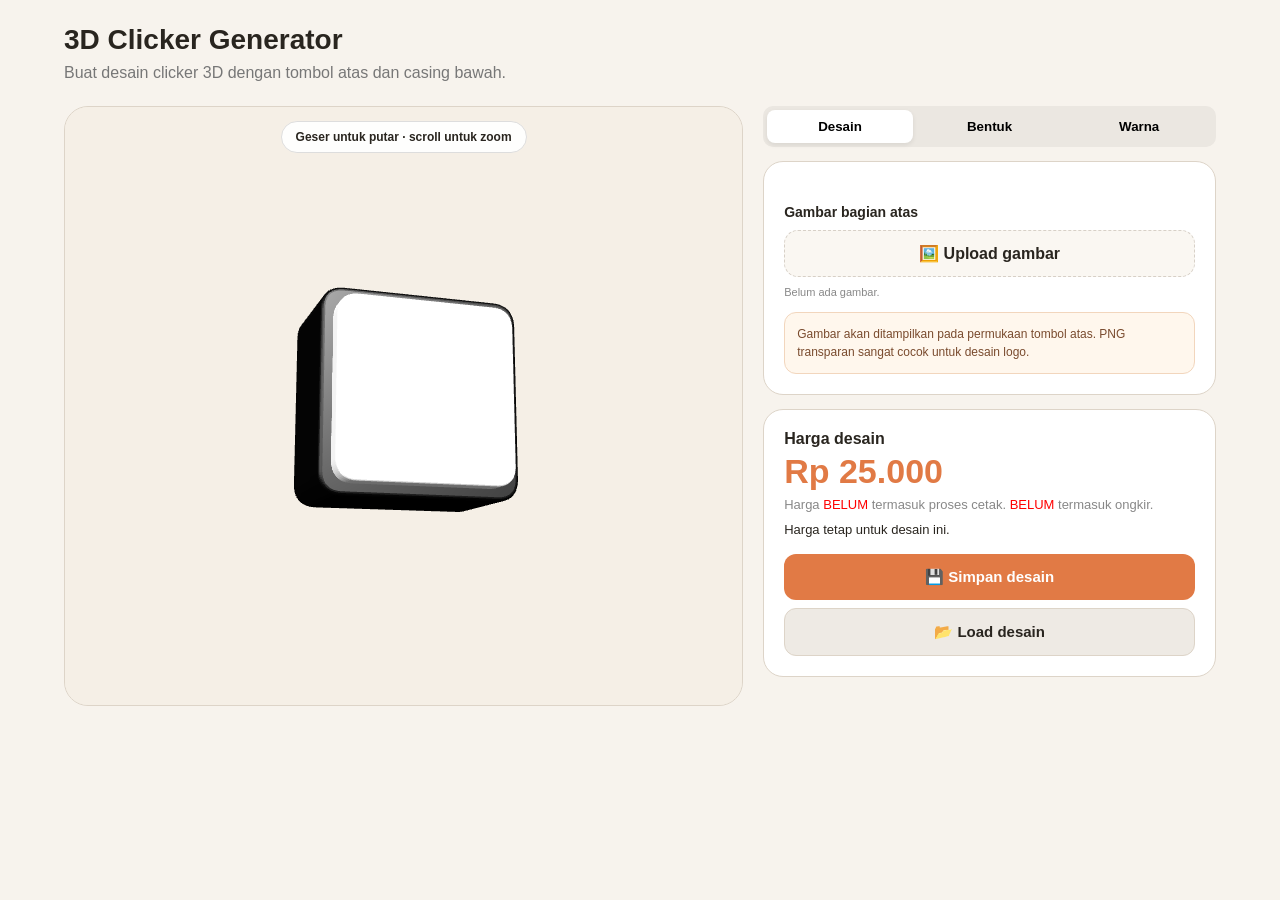
==== clicker/index.html @ 477ef9f3 "Add files via upload" ====
<!doctype html>
<html lang="id">
	<head>
		<meta charset="UTF-8" />
		<meta
			name="viewport"
			content="width=device-width, initial-scale=1.0" />

		<title>3D Clicker Generator</title>
		<!-- <style></style> -->
		<script
			type="module"
			crossorigin
			src="./assets/index-CT6MIfgK.js"></script>
		<link
			rel="stylesheet"
			crossorigin
			href="./assets/index-DVNOd13v.css" />
	</head>

	<body>
		<div class="app">
			<h1>3D Clicker Generator</h1>

			<div class="subtitle">Buat desain clicker 3D dengan tombol atas dan casing bawah.</div>

			<div class="workspace">
				<!-- =========================================================
		     PREVIEW
		========================================================= -->

				<section class="preview">
					<div id="canvas-container"></div>

					<div class="hint">Geser untuk putar · scroll untuk zoom</div>
				</section>

				<!-- =========================================================
		     CONTROLS
		========================================================= -->

				<aside class="controls">
					<div class="tabs">
						<button
							class="tab active"
							data-tab="design">
							Desain
						</button>

						<button
							class="tab"
							data-tab="shape">
							Bentuk
						</button>

						<button
							class="tab"
							data-tab="color">
							Warna
						</button>
					</div>

					<!-- =====================================================
			     DESIGN
			===================================================== -->

					<div
						id="design"
						class="panel active">
						<div class="card">
							<!-- <label for="name"> Nama / Judul Clicker </label>

							<input
								id="name"
								type="text"
								maxlength="18"
								value="CLICKER"
								placeholder="Nama clicker" />

							<div class="counter">
								<span> Maksimal 18 karakter </span>

								<span id="counter"> 7/18 </span>
							</div> -->

							<div class="section-title">Gambar bagian atas</div>

							<label
								for="imageUpload"
								class="upload">
								🖼️ Upload gambar
							</label>

							<input
								type="file"
								id="imageUpload"
								accept="image/png,image/jpeg,image/webp"
								style="display: none" />

							<div
								id="uploadedImageInfo"
								class="uploaded-info">
								Belum ada gambar.
							</div>

							<div class="info-box">
								Gambar akan ditampilkan pada permukaan tombol atas. PNG transparan
								sangat cocok untuk desain logo.
							</div>
						</div>
					</div>

					<!-- =====================================================
			     SHAPE
			===================================================== -->

					<div
						id="shape"
						class="panel">
						<div class="card">
							<div
								class="section-title"
								style="margin-top: 0">
								Ukuran casing
							</div>

							<label>
								Panjang ·
								<span id="widthValue">70</span>
								mm
							</label>

							<input
								id="width"
								type="range"
								min="40"
								max="120"
								value="40" />

							<div class="range-labels">
								<span> 40 mm </span>

								<span> 120 mm </span>
							</div>

							<label style="margin-top: 16px">
								Lebar ·
								<span id="heightValue">40</span>
								mm
							</label>

							<input
								id="height"
								type="range"
								min="40"
								max="80"
								value="40" />

							<div class="range-labels">
								<span> 40 mm </span>

								<span> 80 mm </span>
							</div>

							<div class="section-title">Ketebalan casing</div>

							<div class="button-grid">
								<button
									class="small-btn"
									data-thickness="thin">
									Tipis
								</button>

								<button
									class="small-btn active"
									data-thickness="medium">
									Sedang
								</button>

								<button
									class="small-btn"
									data-thickness="thick">
									Tebal
								</button>
							</div>

							<div class="section-title">Ukuran tombol atas</div>

							<input
								id="buttonScale"
								type="range"
								min="70"
								max="95"
								value="88" />

							<div class="range-labels">
								<span> Kecil </span>

								<span> Besar </span>
							</div>

							<!-- <div class="section-title">Lubang gantungan</div>

							<div class="button-grid two">
								<button id="loopYes" class="small-btn active">Pakai lubang</button>

								<button id="loopNo" class="small-btn">Tanpa lubang</button>
							</div>

							<div id="loopControls" style="margin-top: 16px">
								<div class="section-title">Posisi lubang horizontal</div>

								<input id="loopX" type="range" min="-100" max="100" value="-100" />

								<div class="range-labels">
									<span> Kiri </span>

									<span> Kanan </span>
								</div>

								<div class="section-title">Posisi lubang vertikal</div>

								<input id="loopY" type="range" min="-100" max="100" value="0" />

								<div class="range-labels">
									<span> Bawah </span>

									<span> Atas </span>
								</div>
							</div> -->
						</div>
					</div>

					<!-- =====================================================
			     COLOR
			===================================================== -->

					<div
						id="color"
						class="panel">
						<div class="card">
							<div
								class="section-title"
								style="margin-top: 0">
								Warna casing
							</div>

							<div
								class="color-palette"
								id="basePalette">
								<button
									class="color-option active"
									data-color="#000000">
									<span
										class="color-swatch"
										style="background: #000000">
									</span>

									Hitam
								</button>

								<button
									class="color-option"
									data-color="#ffffff">
									<span
										class="color-swatch"
										style="background: #ffffff">
									</span>

									Putih
								</button>

								<button
									class="color-option"
									data-color="#e53935">
									<span
										class="color-swatch"
										style="background: #e53935">
									</span>

									Merah
								</button>

								<button
									class="color-option"
									data-color="#1e88e5">
									<span
										class="color-swatch"
										style="background: #1e88e5">
									</span>

									Biru
								</button>

								<button
									class="color-option"
									data-color="#43a047">
									<span
										class="color-swatch"
										style="background: #43a047">
									</span>

									Hijau
								</button>

								<button
									class="color-option"
									data-color="#fdd835">
									<span
										class="color-swatch"
										style="background: #fdd835">
									</span>

									Kuning
								</button>

								<button
									class="color-option"
									data-color="#fb8c00">
									<span
										class="color-swatch"
										style="background: #fb8c00">
									</span>

									Oranye
								</button>

								<button
									class="color-option"
									data-color="#8e24aa">
									<span
										class="color-swatch"
										style="background: #8e24aa">
									</span>

									Ungu
								</button>

								<button
									class="color-option"
									data-color="#ec407a">
									<span
										class="color-swatch"
										style="background: #ec407a">
									</span>

									Pink
								</button>

								<button
									class="color-option"
									data-color="#795548">
									<span
										class="color-swatch"
										style="background: #795548">
									</span>

									Cokelat
								</button>

								<button
									class="color-option"
									data-color="#757575">
									<span
										class="color-swatch"
										style="background: #757575">
									</span>

									Abu-abu
								</button>

								<button
									class="color-option"
									data-color="#00acc1">
									<span
										class="color-swatch"
										style="background: #00acc1">
									</span>

									Cyan
								</button>
							</div>

							<div class="section-title">Warna tombol atas</div>

							<div
								class="color-palette"
								id="buttonPalette">
								<button
									class="color-option active"
									data-color="#ffffff">
									<span
										class="color-swatch"
										style="background: #ffffff">
									</span>

									Putih
								</button>

								<button
									class="color-option"
									data-color="#000000">
									<span
										class="color-swatch"
										style="background: #000000">
									</span>

									Hitam
								</button>

								<button
									class="color-option"
									data-color="#e53935">
									<span
										class="color-swatch"
										style="background: #e53935">
									</span>

									Merah
								</button>

								<button
									class="color-option"
									data-color="#1e88e5">
									<span
										class="color-swatch"
										style="background: #1e88e5">
									</span>

									Biru
								</button>

								<button
									class="color-option"
									data-color="#43a047">
									<span
										class="color-swatch"
										style="background: #43a047">
									</span>

									Hijau
								</button>

								<button
									class="color-option"
									data-color="#fdd835">
									<span
										class="color-swatch"
										style="background: #fdd835">
									</span>

									Kuning
								</button>

								<button
									class="color-option"
									data-color="#fb8c00">
									<span
										class="color-swatch"
										style="background: #fb8c00">
									</span>

									Oranye
								</button>

								<button
									class="color-option"
									data-color="#8e24aa">
									<span
										class="color-swatch"
										style="background: #8e24aa">
									</span>

									Ungu
								</button>

								<button
									class="color-option"
									data-color="#ec407a">
									<span
										class="color-swatch"
										style="background: #ec407a">
									</span>

									Pink
								</button>

								<button
									class="color-option"
									data-color="#795548">
									<span
										class="color-swatch"
										style="background: #795548">
									</span>

									Cokelat
								</button>

								<button
									class="color-option"
									data-color="#757575">
									<span
										class="color-swatch"
										style="background: #757575">
									</span>

									Abu-abu
								</button>

								<button
									class="color-option"
									data-color="#00acc1">
									<span
										class="color-swatch"
										style="background: #00acc1">
									</span>

									Cyan
								</button>
							</div>
						</div>
					</div>

					<!-- =====================================================
			     PRICE / SAVE
			===================================================== -->

					<div class="card">
						<strong> Harga desain </strong>

						<div class="price">Rp 25.000</div>

						<div class="muted">
							Harga
							<span style="color: red"> BELUM </span>
							termasuk proses cetak.

							<span style="color: red"> BELUM </span>
							termasuk ongkir.
						</div>

						<div
							class="muted"
							style="color: #29251f; margin-top: 5px">
							Harga tetap untuk desain ini.
						</div>

						<button
							class="save"
							id="saveButton">
							💾 Simpan desain
						</button>

						<button
							class="load"
							id="loadButton">
							📂 Load desain
						</button>

						<input
							type="file"
							id="loadFile"
							accept=".json,application/json"
							style="display: none" />
					</div>
				</aside>
			</div>
		</div>
	</body>
</html>
---- clicker/assets/index-DVNOd13v.css ----
*{box-sizing:border-box}body{margin:0;font-family:Arial,sans-serif;background:#f7f3ed;color:#29251f}.app{max-width:1200px;margin:0 auto;padding:24px}h1{margin:0 0 8px;font-size:28px}.subtitle{margin-bottom:24px;color:#777}.workspace{display:grid;grid-template-columns:minmax(0,1.5fr) minmax(320px,1fr);gap:20px}.preview{position:relative;height:600px;overflow:hidden;border-radius:24px;background:#f5efe6;border:1px solid #ddd4c8}#canvas-container{position:absolute;inset:0}canvas{display:block;width:100%;height:100%;touch-action:none}.hint{position:absolute;top:14px;left:50%;transform:translate(-50%);padding:8px 14px;border-radius:999px;background:#ffffffe6;border:1px solid #ddd;font-size:12px;font-weight:700;pointer-events:none;white-space:nowrap;z-index:5}.controls{display:flex;flex-direction:column;gap:14px}.card{background:#fff;border:1px solid #ddd4c8;border-radius:20px;padding:20px}.tabs{display:flex;gap:4px;background:#ebe7e1;padding:4px;border-radius:10px}.tab{flex:1;border:0;background:transparent;padding:9px;border-radius:8px;cursor:pointer;font-weight:600}.tab.active{background:#fff;box-shadow:0 2px 5px #00000014}.panel{display:none}.panel.active{display:block}label{display:block;font-weight:700;margin-bottom:8px}input[type=text]{width:100%;border:1px solid #d7d0c7;border-radius:12px;padding:13px;font-size:20px;font-weight:700;outline:none}input[type=text]:focus{border-color:#e17a45}.counter{display:flex;justify-content:space-between;color:#888;font-size:11px;margin-top:5px}.section-title{margin-top:22px;margin-bottom:9px;font-size:14px;font-weight:700}.upload{width:100%;display:block;margin-top:10px;padding:13px;border:1px dashed #d7d0c7;border-radius:14px;background:#faf7f2;color:#29251f;font-weight:700;cursor:pointer;text-align:center}.upload:hover{background:#f5efe6;border-color:#e17a45}.uploaded-info{margin-top:8px;color:#888;font-size:11px;line-height:1.4;word-break:break-word}.button-grid{display:grid;grid-template-columns:repeat(3,1fr);gap:7px}.button-grid.two{grid-template-columns:1fr 1fr}.small-btn{border:0;border-radius:10px;padding:10px 6px;background:#eeeae4;cursor:pointer;font-weight:600;font-size:12px}.small-btn.active{background:#e17a45;color:#fff}input[type=range]{width:100%;accent-color:#e17a45}.range-labels{display:flex;justify-content:space-between;color:#888;font-size:11px}.color-palette{display:grid;grid-template-columns:repeat(3,1fr);gap:8px}.color-option{display:flex;align-items:center;gap:8px;padding:9px;border:1px solid #ddd4c8;background:#fff;border-radius:10px;cursor:pointer;font-size:12px;font-weight:600;text-align:left}.color-option:hover{background:#faf7f2}.color-option.active{border-color:#e17a45;background:#fff1e8;box-shadow:0 0 0 2px #e17a4526}.color-swatch{width:25px;height:25px;flex-shrink:0;border-radius:50%;border:1px solid #d5d0ca}.price{color:#e17a45;font-size:34px;font-weight:900;margin:4px 0}.muted{color:#888;font-size:13px;line-height:1.5}.save{width:100%;margin-top:15px;padding:14px;border:0;border-radius:12px;background:#e17a45;color:#fff;font-size:15px;font-weight:700;cursor:pointer}.save:hover{background:#cf6836}.load{width:100%;margin-top:8px;padding:14px;border:1px solid #ddd4c8;border-radius:12px;background:#eeeae4;color:#29251f;font-size:15px;font-weight:700;cursor:pointer}.load:hover{background:#e4dfd7}.info-box{margin-top:12px;padding:12px;border-radius:12px;background:#fff7ed;border:1px solid #f2d6bd;color:#7a4b2e;font-size:12px;line-height:1.5}@media(max-width:800px){.workspace{grid-template-columns:1fr}.preview{height:450px}}@media(max-width:400px){.color-palette{grid-template-columns:repeat(2,1fr)}}
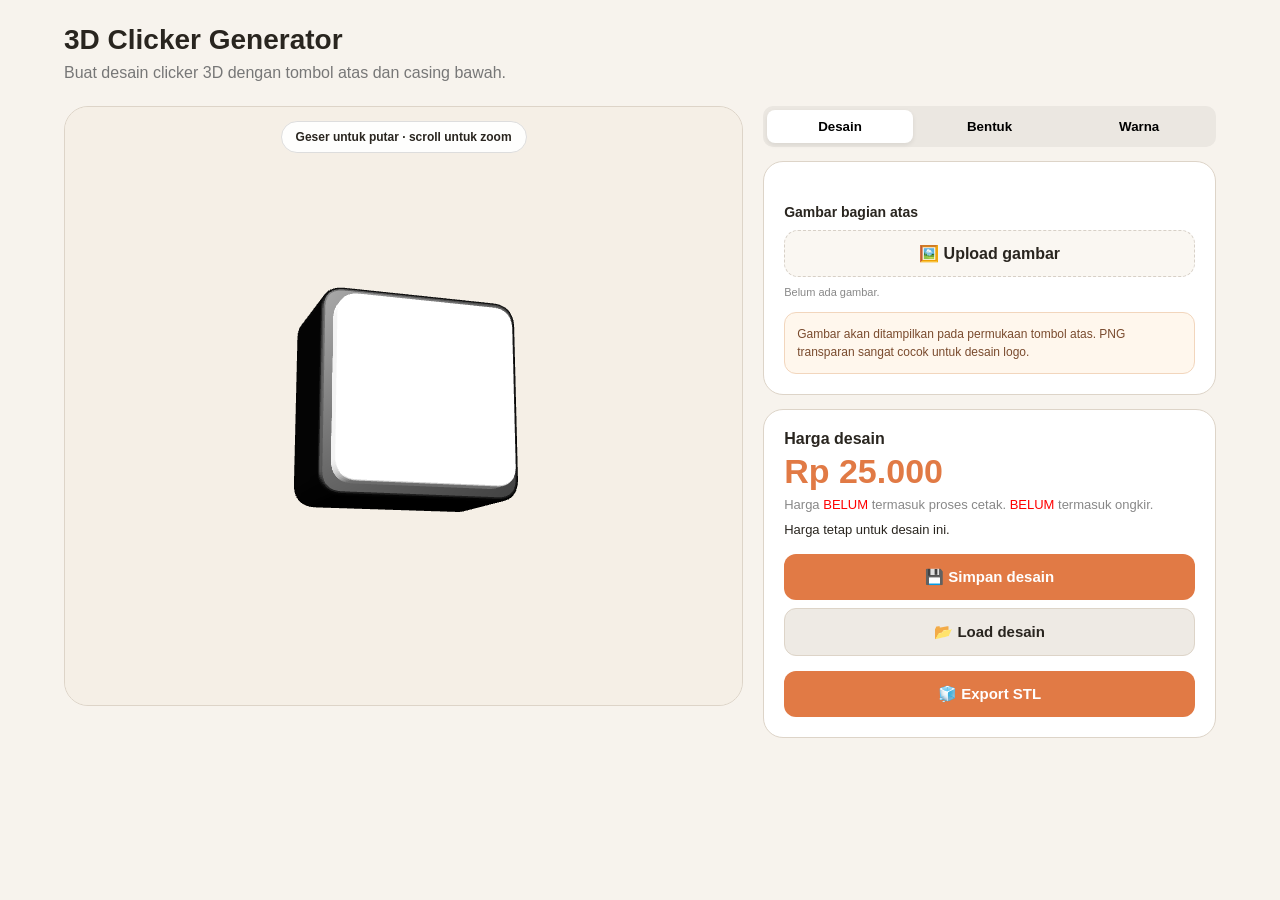
==== commit 8fb4448e: "Add files via upload" ====
--- a/clicker/index.html
+++ b/clicker/index.html
@@ -11,7 +11,7 @@
 		<script
 			type="module"
 			crossorigin
-			src="./assets/index-CT6MIfgK.js"></script>
+			src="./assets/index-BxjKO_Bc.js"></script>
 		<link
 			rel="stylesheet"
 			crossorigin
@@ -122,11 +122,14 @@
 								class="section-title"
 								style="margin-top: 0">
 								Ukuran casing
+								<span style="font-size: 11px; color: #d33"
+									>* May distort the shape</span
+								>
 							</div>
 
 							<label>
 								Panjang ·
-								<span id="widthValue">70</span>
+								<span id="widthValue">40</span>
 								mm
 							</label>
 
@@ -184,7 +187,12 @@
 								</button>
 							</div>
 
-							<div class="section-title">Ukuran tombol atas</div>
+							<div class="section-title">
+								Ukuran tombol atas
+								<span style="font-size: 11px; color: #d33"
+									>* May distort the shape</span
+								>
+							</div>
 
 							<input
 								id="buttonScale"
@@ -562,6 +570,12 @@
 							id="loadFile"
 							accept=".json,application/json"
 							style="display: none" />
+
+						<button
+							class="save"
+							id="exportSTLButton">
+							🧊 Export STL
+						</button>
 					</div>
 				</aside>
 			</div>
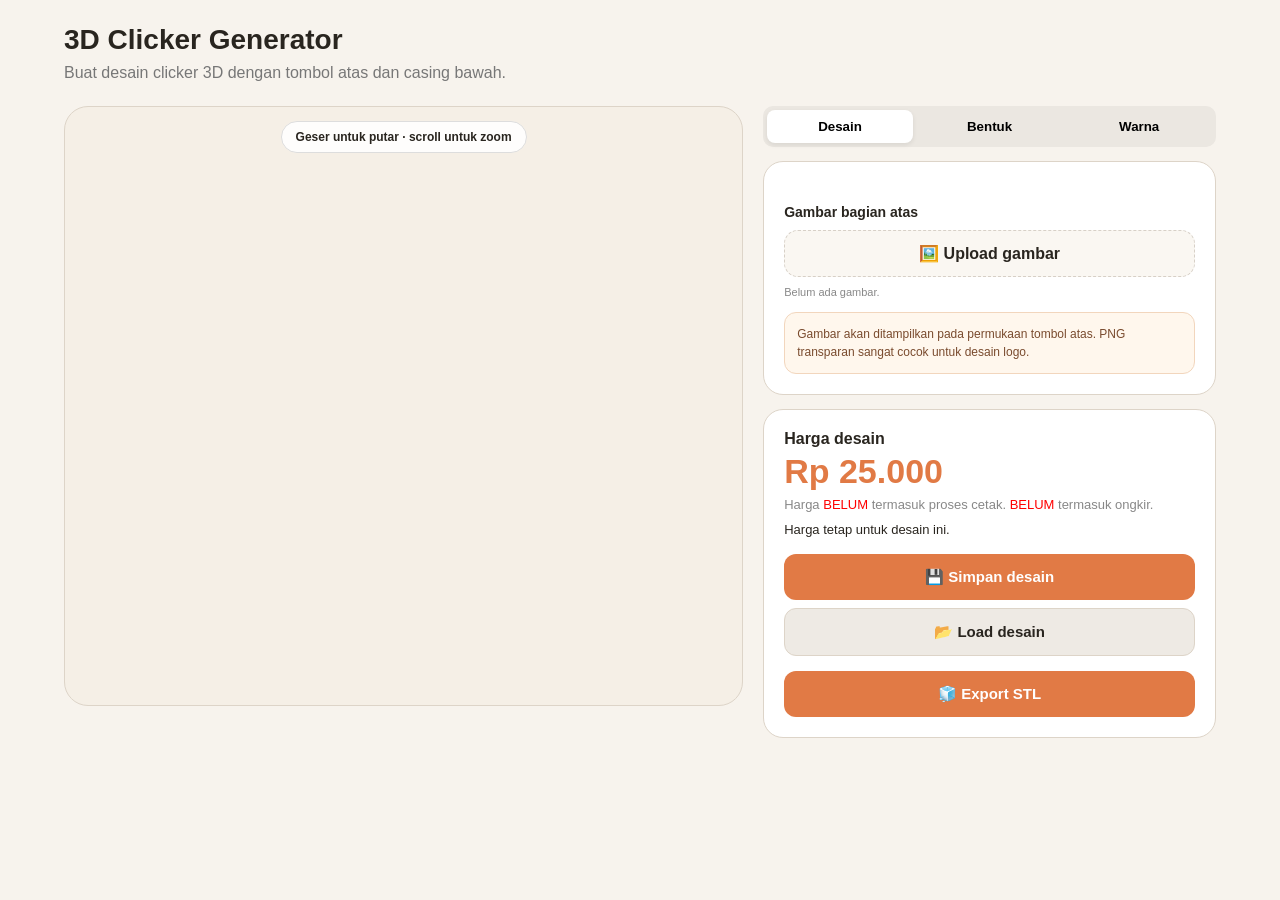
==== commit e4fbdd3e: "Add files via upload" ====
--- a/clicker/index.html
+++ b/clicker/index.html
@@ -1,584 +1,396 @@
-<!doctype html>
-<html lang="id">
-	<head>
-		<meta charset="UTF-8" />
-		<meta
-			name="viewport"
-			content="width=device-width, initial-scale=1.0" />
-
-		<title>3D Clicker Generator</title>
-		<!-- <style></style> -->
-		<script
-			type="module"
-			crossorigin
-			src="./assets/index-BxjKO_Bc.js"></script>
-		<link
-			rel="stylesheet"
-			crossorigin
-			href="./assets/index-DVNOd13v.css" />
-	</head>
-
-	<body>
-		<div class="app">
-			<h1>3D Clicker Generator</h1>
-
-			<div class="subtitle">Buat desain clicker 3D dengan tombol atas dan casing bawah.</div>
-
-			<div class="workspace">
-				<!-- =========================================================
-		     PREVIEW
-		========================================================= -->
-
-				<section class="preview">
-					<div id="canvas-container"></div>
-
-					<div class="hint">Geser untuk putar · scroll untuk zoom</div>
-				</section>
-
-				<!-- =========================================================
-		     CONTROLS
-		========================================================= -->
-
-				<aside class="controls">
-					<div class="tabs">
-						<button
-							class="tab active"
-							data-tab="design">
-							Desain
-						</button>
-
-						<button
-							class="tab"
-							data-tab="shape">
-							Bentuk
-						</button>
-
-						<button
-							class="tab"
-							data-tab="color">
-							Warna
-						</button>
-					</div>
-
-					<!-- =====================================================
-			     DESIGN
-			===================================================== -->
-
-					<div
-						id="design"
-						class="panel active">
-						<div class="card">
-							<!-- <label for="name"> Nama / Judul Clicker </label>
-
-							<input
-								id="name"
-								type="text"
-								maxlength="18"
-								value="CLICKER"
-								placeholder="Nama clicker" />
-
-							<div class="counter">
-								<span> Maksimal 18 karakter </span>
-
-								<span id="counter"> 7/18 </span>
-							</div> -->
-
-							<div class="section-title">Gambar bagian atas</div>
-
-							<label
-								for="imageUpload"
-								class="upload">
-								🖼️ Upload gambar
-							</label>
-
-							<input
-								type="file"
-								id="imageUpload"
-								accept="image/png,image/jpeg,image/webp"
-								style="display: none" />
-
-							<div
-								id="uploadedImageInfo"
-								class="uploaded-info">
-								Belum ada gambar.
-							</div>
-
-							<div class="info-box">
-								Gambar akan ditampilkan pada permukaan tombol atas. PNG transparan
-								sangat cocok untuk desain logo.
-							</div>
-						</div>
-					</div>
-
-					<!-- =====================================================
-			     SHAPE
-			===================================================== -->
-
-					<div
-						id="shape"
-						class="panel">
-						<div class="card">
-							<div
-								class="section-title"
-								style="margin-top: 0">
-								Ukuran casing
-								<span style="font-size: 11px; color: #d33"
-									>* May distort the shape</span
-								>
-							</div>
-
-							<label>
-								Panjang ·
-								<span id="widthValue">40</span>
-								mm
-							</label>
-
-							<input
-								id="width"
-								type="range"
-								min="40"
-								max="120"
-								value="40" />
-
-							<div class="range-labels">
-								<span> 40 mm </span>
-
-								<span> 120 mm </span>
-							</div>
-
-							<label style="margin-top: 16px">
-								Lebar ·
-								<span id="heightValue">40</span>
-								mm
-							</label>
-
-							<input
-								id="height"
-								type="range"
-								min="40"
-								max="80"
-								value="40" />
-
-							<div class="range-labels">
-								<span> 40 mm </span>
-
-								<span> 80 mm </span>
-							</div>
-
-							<div class="section-title">Ketebalan casing</div>
-
-							<div class="button-grid">
-								<button
-									class="small-btn"
-									data-thickness="thin">
-									Tipis
-								</button>
-
-								<button
-									class="small-btn active"
-									data-thickness="medium">
-									Sedang
-								</button>
-
-								<button
-									class="small-btn"
-									data-thickness="thick">
-									Tebal
-								</button>
-							</div>
-
-							<div class="section-title">
-								Ukuran tombol atas
-								<span style="font-size: 11px; color: #d33"
-									>* May distort the shape</span
-								>
-							</div>
-
-							<input
-								id="buttonScale"
-								type="range"
-								min="70"
-								max="95"
-								value="88" />
-
-							<div class="range-labels">
-								<span> Kecil </span>
-
-								<span> Besar </span>
-							</div>
-
-							<!-- <div class="section-title">Lubang gantungan</div>
-
-							<div class="button-grid two">
-								<button id="loopYes" class="small-btn active">Pakai lubang</button>
-
-								<button id="loopNo" class="small-btn">Tanpa lubang</button>
-							</div>
-
-							<div id="loopControls" style="margin-top: 16px">
-								<div class="section-title">Posisi lubang horizontal</div>
-
-								<input id="loopX" type="range" min="-100" max="100" value="-100" />
-
-								<div class="range-labels">
-									<span> Kiri </span>
-
-									<span> Kanan </span>
-								</div>
-
-								<div class="section-title">Posisi lubang vertikal</div>
-
-								<input id="loopY" type="range" min="-100" max="100" value="0" />
-
-								<div class="range-labels">
-									<span> Bawah </span>
-
-									<span> Atas </span>
-								</div>
-							</div> -->
-						</div>
-					</div>
-
-					<!-- =====================================================
-			     COLOR
-			===================================================== -->
-
-					<div
-						id="color"
-						class="panel">
-						<div class="card">
-							<div
-								class="section-title"
-								style="margin-top: 0">
-								Warna casing
-							</div>
-
-							<div
-								class="color-palette"
-								id="basePalette">
-								<button
-									class="color-option active"
-									data-color="#000000">
-									<span
-										class="color-swatch"
-										style="background: #000000">
-									</span>
-
-									Hitam
-								</button>
-
-								<button
-									class="color-option"
-									data-color="#ffffff">
-									<span
-										class="color-swatch"
-										style="background: #ffffff">
-									</span>
-
-									Putih
-								</button>
-
-								<button
-									class="color-option"
-									data-color="#e53935">
-									<span
-										class="color-swatch"
-										style="background: #e53935">
-									</span>
-
-									Merah
-								</button>
-
-								<button
-									class="color-option"
-									data-color="#1e88e5">
-									<span
-										class="color-swatch"
-										style="background: #1e88e5">
-									</span>
-
-									Biru
-								</button>
-
-								<button
-									class="color-option"
-									data-color="#43a047">
-									<span
-										class="color-swatch"
-										style="background: #43a047">
-									</span>
-
-									Hijau
-								</button>
-
-								<button
-									class="color-option"
-									data-color="#fdd835">
-									<span
-										class="color-swatch"
-										style="background: #fdd835">
-									</span>
-
-									Kuning
-								</button>
-
-								<button
-									class="color-option"
-									data-color="#fb8c00">
-									<span
-										class="color-swatch"
-										style="background: #fb8c00">
-									</span>
-
-									Oranye
-								</button>
-
-								<button
-									class="color-option"
-									data-color="#8e24aa">
-									<span
-										class="color-swatch"
-										style="background: #8e24aa">
-									</span>
-
-									Ungu
-								</button>
-
-								<button
-									class="color-option"
-									data-color="#ec407a">
-									<span
-										class="color-swatch"
-										style="background: #ec407a">
-									</span>
-
-									Pink
-								</button>
-
-								<button
-									class="color-option"
-									data-color="#795548">
-									<span
-										class="color-swatch"
-										style="background: #795548">
-									</span>
-
-									Cokelat
-								</button>
-
-								<button
-									class="color-option"
-									data-color="#757575">
-									<span
-										class="color-swatch"
-										style="background: #757575">
-									</span>
-
-									Abu-abu
-								</button>
-
-								<button
-									class="color-option"
-									data-color="#00acc1">
-									<span
-										class="color-swatch"
-										style="background: #00acc1">
-									</span>
-
-									Cyan
-								</button>
-							</div>
-
-							<div class="section-title">Warna tombol atas</div>
-
-							<div
-								class="color-palette"
-								id="buttonPalette">
-								<button
-									class="color-option active"
-									data-color="#ffffff">
-									<span
-										class="color-swatch"
-										style="background: #ffffff">
-									</span>
-
-									Putih
-								</button>
-
-								<button
-									class="color-option"
-									data-color="#000000">
-									<span
-										class="color-swatch"
-										style="background: #000000">
-									</span>
-
-									Hitam
-								</button>
-
-								<button
-									class="color-option"
-									data-color="#e53935">
-									<span
-										class="color-swatch"
-										style="background: #e53935">
-									</span>
-
-									Merah
-								</button>
-
-								<button
-									class="color-option"
-									data-color="#1e88e5">
-									<span
-										class="color-swatch"
-										style="background: #1e88e5">
-									</span>
-
-									Biru
-								</button>
-
-								<button
-									class="color-option"
-									data-color="#43a047">
-									<span
-										class="color-swatch"
-										style="background: #43a047">
-									</span>
-
-									Hijau
-								</button>
-
-								<button
-									class="color-option"
-									data-color="#fdd835">
-									<span
-										class="color-swatch"
-										style="background: #fdd835">
-									</span>
-
-									Kuning
-								</button>
-
-								<button
-									class="color-option"
-									data-color="#fb8c00">
-									<span
-										class="color-swatch"
-										style="background: #fb8c00">
-									</span>
-
-									Oranye
-								</button>
-
-								<button
-									class="color-option"
-									data-color="#8e24aa">
-									<span
-										class="color-swatch"
-										style="background: #8e24aa">
-									</span>
-
-									Ungu
-								</button>
-
-								<button
-									class="color-option"
-									data-color="#ec407a">
-									<span
-										class="color-swatch"
-										style="background: #ec407a">
-									</span>
-
-									Pink
-								</button>
-
-								<button
-									class="color-option"
-									data-color="#795548">
-									<span
-										class="color-swatch"
-										style="background: #795548">
-									</span>
-
-									Cokelat
-								</button>
-
-								<button
-									class="color-option"
-									data-color="#757575">
-									<span
-										class="color-swatch"
-										style="background: #757575">
-									</span>
-
-									Abu-abu
-								</button>
-
-								<button
-									class="color-option"
-									data-color="#00acc1">
-									<span
-										class="color-swatch"
-										style="background: #00acc1">
-									</span>
-
-									Cyan
-								</button>
-							</div>
-						</div>
-					</div>
-
-					<!-- =====================================================
-			     PRICE / SAVE
-			===================================================== -->
-
-					<div class="card">
-						<strong> Harga desain </strong>
-
-						<div class="price">Rp 25.000</div>
-
-						<div class="muted">
-							Harga
-							<span style="color: red"> BELUM </span>
-							termasuk proses cetak.
-
-							<span style="color: red"> BELUM </span>
-							termasuk ongkir.
-						</div>
-
-						<div
-							class="muted"
-							style="color: #29251f; margin-top: 5px">
-							Harga tetap untuk desain ini.
-						</div>
-
-						<button
-							class="save"
-							id="saveButton">
-							💾 Simpan desain
-						</button>
-
-						<button
-							class="load"
-							id="loadButton">
-							📂 Load desain
-						</button>
-
-						<input
-							type="file"
-							id="loadFile"
-							accept=".json,application/json"
-							style="display: none" />
-
-						<button
-							class="save"
-							id="exportSTLButton">
-							🧊 Export STL
-						</button>
-					</div>
-				</aside>
-			</div>
-		</div>
-	</body>
-</html>
+<!doctype html>
+<html lang="id">
+	<head>
+		<meta charset="UTF-8" />
+		<meta name="viewport" content="width=device-width, initial-scale=1.0" />
+
+		<title>3D Clicker Generator</title>
+		<!-- <style></style> -->
+		<script type="module" crossorigin src="./assets/index-CDZh04lV.js"></script>
+		<link rel="stylesheet" crossorigin href="./assets/index-DVNOd13v.css" />
+	</head>
+
+	<body>
+		<div class="app">
+			<h1>3D Clicker Generator</h1>
+
+			<div class="subtitle">Buat desain clicker 3D dengan tombol atas dan casing bawah.</div>
+
+			<div class="workspace">
+				<!-- =========================================================
+		     PREVIEW
+		========================================================= -->
+
+				<section class="preview">
+					<div id="canvas-container"></div>
+
+					<div class="hint">Geser untuk putar · scroll untuk zoom</div>
+				</section>
+
+				<!-- =========================================================
+		     CONTROLS
+		========================================================= -->
+
+				<aside class="controls">
+					<div class="tabs">
+						<button class="tab active" data-tab="design">Desain</button>
+
+						<button class="tab" data-tab="shape">Bentuk</button>
+
+						<button class="tab" data-tab="color">Warna</button>
+					</div>
+
+					<!-- =====================================================
+			     DESIGN
+			===================================================== -->
+
+					<div id="design" class="panel active">
+						<div class="card">
+							<!-- <label for="name"> Nama / Judul Clicker </label>
+
+							<input
+								id="name"
+								type="text"
+								maxlength="18"
+								value="CLICKER"
+								placeholder="Nama clicker" />
+
+							<div class="counter">
+								<span> Maksimal 18 karakter </span>
+
+								<span id="counter"> 7/18 </span>
+							</div> -->
+
+							<div class="section-title">Gambar bagian atas</div>
+
+							<label for="imageUpload" class="upload"> 🖼️ Upload gambar </label>
+
+							<input
+								type="file"
+								id="imageUpload"
+								accept="image/png,image/jpeg,image/webp"
+								style="display: none" />
+
+							<div id="uploadedImageInfo" class="uploaded-info">
+								Belum ada gambar.
+							</div>
+
+							<div class="info-box">
+								Gambar akan ditampilkan pada permukaan tombol atas. PNG transparan
+								sangat cocok untuk desain logo.
+							</div>
+						</div>
+					</div>
+
+					<!-- =====================================================
+			     SHAPE
+			===================================================== -->
+
+					<div id="shape" class="panel">
+						<div class="card">
+							<div class="section-title" style="margin-top: 0">
+								Ukuran casing
+								<span style="font-size: 11px; color: #d33"
+									>* May distort the shape</span
+								>
+							</div>
+
+							<label>
+								Panjang ·
+								<span id="widthValue">40</span>
+								mm
+							</label>
+
+							<input id="width" type="range" min="40" max="120" value="40" />
+
+							<div class="range-labels">
+								<span> 40 mm </span>
+
+								<span> 120 mm </span>
+							</div>
+
+							<label style="margin-top: 16px">
+								Lebar ·
+								<span id="heightValue">40</span>
+								mm
+							</label>
+
+							<input id="height" type="range" min="40" max="80" value="40" />
+
+							<div class="range-labels">
+								<span> 40 mm </span>
+
+								<span> 80 mm </span>
+							</div>
+
+							<div class="section-title">Ketebalan casing</div>
+
+							<div class="button-grid">
+								<button class="small-btn" data-thickness="thin">Tipis</button>
+
+								<button class="small-btn active" data-thickness="medium">
+									Sedang
+								</button>
+
+								<button class="small-btn" data-thickness="thick">Tebal</button>
+							</div>
+
+							<div class="section-title">
+								Ukuran tombol atas
+								<span style="font-size: 11px; color: #d33"
+									>* May distort the shape</span
+								>
+							</div>
+
+							<input id="buttonScale" type="range" min="70" max="95" value="88" />
+
+							<div class="range-labels">
+								<span> Kecil </span>
+
+								<span> Besar </span>
+							</div>
+
+							<div class="section-title">Lubang gantungan</div>
+
+							<div class="button-grid two">
+								<button id="loopYes" class="small-btn active">Pakai lubang</button>
+
+								<button id="loopNo" class="small-btn">Tanpa lubang</button>
+							</div>
+
+							<div id="loopControls" style="margin-top: 16px">
+								<div class="section-title">
+									Posisi lubang horizontal · <span id="loopXValue">-120</span>
+								</div>
+
+								<input id="loopX" type="range" min="-120" max="120" value="-120" />
+
+								<div class="range-labels">
+									<span>Kiri</span>
+									<span>Kanan</span>
+								</div>
+
+								<div class="section-title">
+									Posisi lubang vertikal · <span id="loopYValue">0</span>
+								</div>
+
+								<input id="loopY" type="range" min="-100" max="100" value="0" />
+
+								<div class="range-labels">
+									<span>Bawah</span>
+									<span>Atas</span>
+								</div>
+
+								<div class="section-title">
+									Posisi lubang kedalaman · <span id="loopZValue">0</span>
+								</div>
+
+								<input id="loopZ" type="range" min="-100" max="100" value="0" />
+
+								<div class="range-labels">
+									<span>Belakang</span>
+									<span>Depan</span>
+								</div>
+							</div>
+						</div>
+					</div>
+
+					<!-- =====================================================
+			     COLOR
+			===================================================== -->
+
+					<div id="color" class="panel">
+						<div class="card">
+							<div class="section-title" style="margin-top: 0">Warna casing</div>
+
+							<div class="color-palette" id="basePalette">
+								<button class="color-option active" data-color="#000000">
+									<span class="color-swatch" style="background: #000000"> </span>
+
+									Hitam
+								</button>
+
+								<button class="color-option" data-color="#ffffff">
+									<span class="color-swatch" style="background: #ffffff"> </span>
+
+									Putih
+								</button>
+
+								<button class="color-option" data-color="#e53935">
+									<span class="color-swatch" style="background: #e53935"> </span>
+
+									Merah
+								</button>
+
+								<button class="color-option" data-color="#1e88e5">
+									<span class="color-swatch" style="background: #1e88e5"> </span>
+
+									Biru
+								</button>
+
+								<button class="color-option" data-color="#43a047">
+									<span class="color-swatch" style="background: #43a047"> </span>
+
+									Hijau
+								</button>
+
+								<button class="color-option" data-color="#fdd835">
+									<span class="color-swatch" style="background: #fdd835"> </span>
+
+									Kuning
+								</button>
+
+								<button class="color-option" data-color="#fb8c00">
+									<span class="color-swatch" style="background: #fb8c00"> </span>
+
+									Oranye
+								</button>
+
+								<button class="color-option" data-color="#8e24aa">
+									<span class="color-swatch" style="background: #8e24aa"> </span>
+
+									Ungu
+								</button>
+
+								<button class="color-option" data-color="#ec407a">
+									<span class="color-swatch" style="background: #ec407a"> </span>
+
+									Pink
+								</button>
+
+								<button class="color-option" data-color="#795548">
+									<span class="color-swatch" style="background: #795548"> </span>
+
+									Cokelat
+								</button>
+
+								<button class="color-option" data-color="#757575">
+									<span class="color-swatch" style="background: #757575"> </span>
+
+									Abu-abu
+								</button>
+
+								<button class="color-option" data-color="#00acc1">
+									<span class="color-swatch" style="background: #00acc1"> </span>
+
+									Cyan
+								</button>
+							</div>
+
+							<div class="section-title">Warna tombol atas</div>
+
+							<div class="color-palette" id="buttonPalette">
+								<button class="color-option active" data-color="#ffffff">
+									<span class="color-swatch" style="background: #ffffff"> </span>
+
+									Putih
+								</button>
+
+								<button class="color-option" data-color="#000000">
+									<span class="color-swatch" style="background: #000000"> </span>
+
+									Hitam
+								</button>
+
+								<button class="color-option" data-color="#e53935">
+									<span class="color-swatch" style="background: #e53935"> </span>
+
+									Merah
+								</button>
+
+								<button class="color-option" data-color="#1e88e5">
+									<span class="color-swatch" style="background: #1e88e5"> </span>
+
+									Biru
+								</button>
+
+								<button class="color-option" data-color="#43a047">
+									<span class="color-swatch" style="background: #43a047"> </span>
+
+									Hijau
+								</button>
+
+								<button class="color-option" data-color="#fdd835">
+									<span class="color-swatch" style="background: #fdd835"> </span>
+
+									Kuning
+								</button>
+
+								<button class="color-option" data-color="#fb8c00">
+									<span class="color-swatch" style="background: #fb8c00"> </span>
+
+									Oranye
+								</button>
+
+								<button class="color-option" data-color="#8e24aa">
+									<span class="color-swatch" style="background: #8e24aa"> </span>
+
+									Ungu
+								</button>
+
+								<button class="color-option" data-color="#ec407a">
+									<span class="color-swatch" style="background: #ec407a"> </span>
+
+									Pink
+								</button>
+
+								<button class="color-option" data-color="#795548">
+									<span class="color-swatch" style="background: #795548"> </span>
+
+									Cokelat
+								</button>
+
+								<button class="color-option" data-color="#757575">
+									<span class="color-swatch" style="background: #757575"> </span>
+
+									Abu-abu
+								</button>
+
+								<button class="color-option" data-color="#00acc1">
+									<span class="color-swatch" style="background: #00acc1"> </span>
+
+									Cyan
+								</button>
+							</div>
+						</div>
+					</div>
+
+					<!-- =====================================================
+			     PRICE / SAVE
+			===================================================== -->
+
+					<div class="card">
+						<strong> Harga desain </strong>
+
+						<div class="price">Rp 25.000</div>
+
+						<div class="muted">
+							Harga
+							<span style="color: red"> BELUM </span>
+							termasuk proses cetak.
+
+							<span style="color: red"> BELUM </span>
+							termasuk ongkir.
+						</div>
+
+						<div class="muted" style="color: #29251f; margin-top: 5px">
+							Harga tetap untuk desain ini.
+						</div>
+
+						<button class="save" id="saveButton">💾 Simpan desain</button>
+
+						<button class="load" id="loadButton">📂 Load desain</button>
+
+						<input
+							type="file"
+							id="loadFile"
+							accept=".json,application/json"
+							style="display: none" />
+
+						<button class="save" id="exportSTLButton">🧊 Export STL</button>
+					</div>
+				</aside>
+			</div>
+		</div>
+	</body>
+</html>
